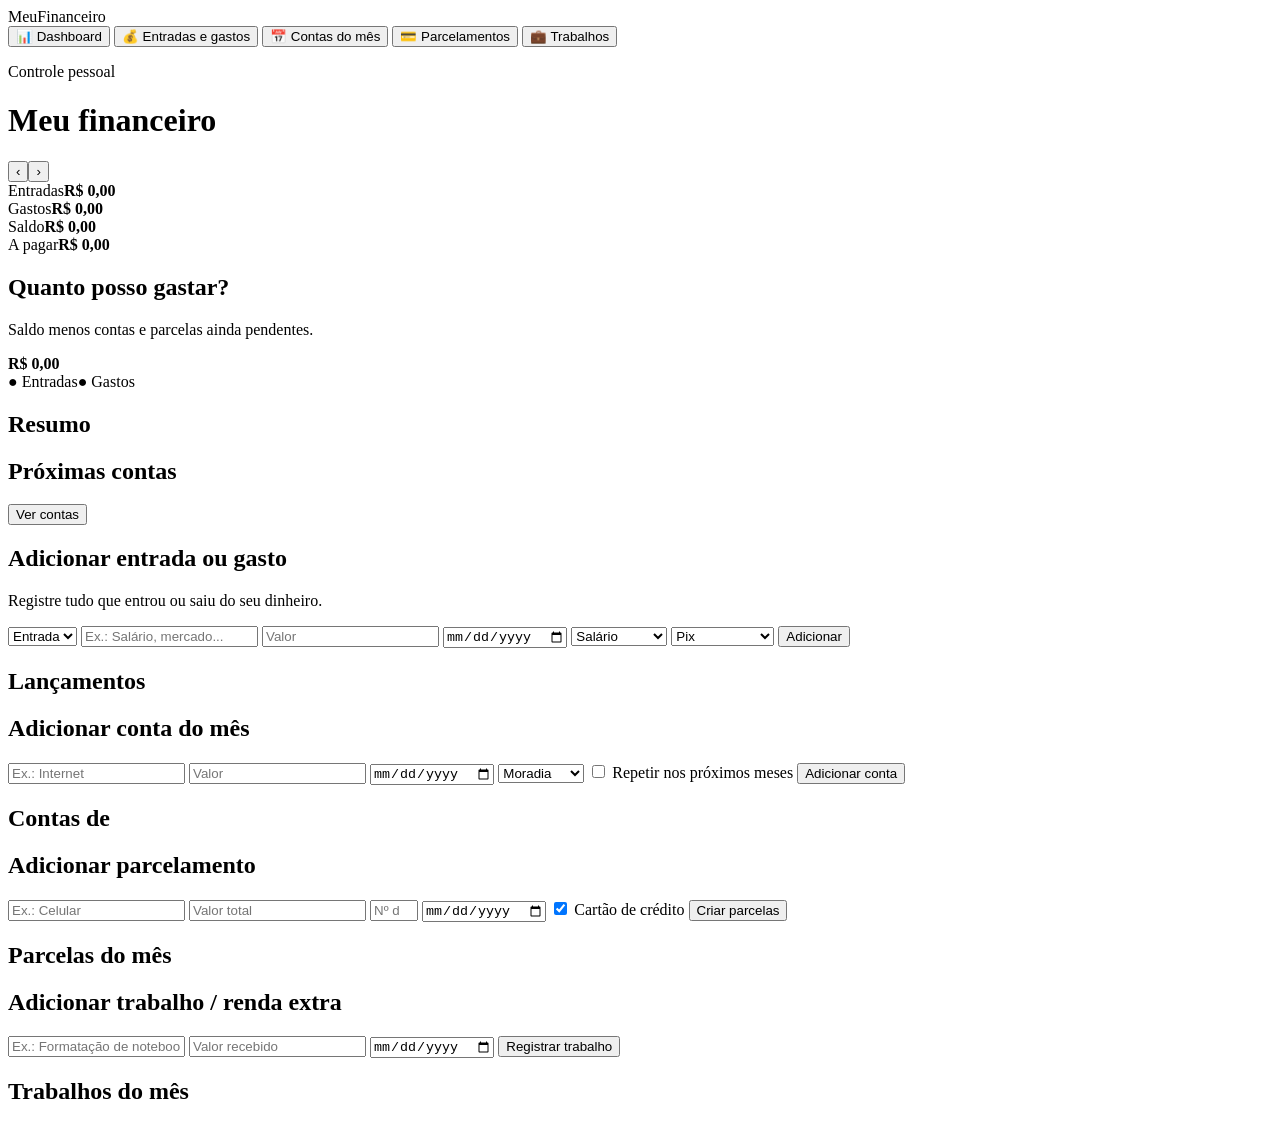
==== financeiro-pessoal/index.html @ de944adf "Adicionar prototipo financeiro pessoal" ====
<!DOCTYPE html>
<html lang="pt-BR">
<head>
<meta charset="UTF-8">
<meta name="viewport" content="width=device-width, initial-scale=1.0">
<meta name="theme-color" content="#1677ff">
<title>Meu Financeiro</title>
<link rel="stylesheet" href="style.css">
</head>
<body>
<aside class="sidebar">
  <div class="brand">Meu<span>Financeiro</span></div>
  <nav>
    <button class="nav active" data-view="dashboard">📊 Dashboard</button>
    <button class="nav" data-view="movimentacoes">💰 Entradas e gastos</button>
    <button class="nav" data-view="contas">📅 Contas do mês</button>
    <button class="nav" data-view="parcelas">💳 Parcelamentos</button>
    <button class="nav" data-view="trabalhos">💼 Trabalhos</button>
  </nav>
</aside>

<main>
<header class="topbar">
  <div><p class="eyebrow">Controle pessoal</p><h1>Meu financeiro</h1></div>
  <div class="month"><button id="prevMonth">‹</button><strong id="monthLabel"></strong><button id="nextMonth">›</button></div>
</header>

<section id="dashboard" class="view active">
  <div class="cards">
    <article><span>Entradas</span><strong id="income">R$ 0,00</strong></article>
    <article><span>Gastos</span><strong id="expense">R$ 0,00</strong></article>
    <article><span>Saldo</span><strong id="balance">R$ 0,00</strong></article>
    <article><span>A pagar</span><strong id="pending">R$ 0,00</strong></article>
  </div>
  <div class="grid">
    <section class="panel">
      <div class="panel-head"><div><h2>Quanto posso gastar?</h2><p>Saldo menos contas e parcelas ainda pendentes.</p></div><strong id="available" class="big">R$ 0,00</strong></div>
      <div class="bar"><i id="incomeBar"></i><b id="expenseBar"></b></div>
      <div class="legend"><span class="in">● Entradas</span><span class="out">● Gastos</span></div>
    </section>
    <section class="panel"><h2>Resumo</h2><div id="summary" class="summary"></div></section>
  </div>
  <section class="panel"><div class="panel-head"><h2>Próximas contas</h2><button class="link" data-view-target="contas">Ver contas</button></div><div id="nextBills"></div></section>
</section>

<section id="movimentacoes" class="view">
  <section class="panel">
    <div class="panel-head"><div><h2>Adicionar entrada ou gasto</h2><p>Registre tudo que entrou ou saiu do seu dinheiro.</p></div></div>
    <form id="movementForm" class="form">
      <select id="movementType"><option value="in">Entrada</option><option value="out">Gasto</option></select>
      <input id="movementDescription" placeholder="Ex.: Salário, mercado..." required>
      <input id="movementValue" type="number" min="0.01" step="0.01" placeholder="Valor" required>
      <input id="movementDate" type="date" required>
      <select id="movementCategory"><option>Salário</option><option>Trabalho</option><option>Alimentação</option><option>Transporte</option><option>Moradia</option><option>Lazer</option><option>Saúde</option><option>Outros</option></select>
      <select id="movementPayment"><option>Pix</option><option>Dinheiro</option><option>Débito</option><option>Crédito</option><option>Transferência</option></select>
      <button class="primary">Adicionar</button>
    </form>
  </section>
  <section class="panel"><h2>Lançamentos</h2><div id="movementList"></div></section>
</section>

<section id="contas" class="view">
  <section class="panel">
    <h2>Adicionar conta do mês</h2>
    <form id="billForm" class="form">
      <input id="billName" placeholder="Ex.: Internet" required>
      <input id="billValue" type="number" min="0.01" step="0.01" placeholder="Valor" required>
      <input id="billDate" type="date" required>
      <select id="billCategory"><option>Moradia</option><option>Internet</option><option>Energia</option><option>Água</option><option>Telefone</option><option>Transporte</option><option>Saúde</option><option>Outros</option></select>
      <label class="check"><input id="billRecurring" type="checkbox"> Repetir nos próximos meses</label>
      <button class="primary">Adicionar conta</button>
    </form>
  </section>
  <section class="panel"><h2>Contas de <span id="billMonth"></span></h2><div id="billList"></div></section>
</section>

<section id="parcelas" class="view">
  <section class="panel">
    <h2>Adicionar parcelamento</h2>
    <form id="installmentForm" class="form">
      <input id="installmentName" placeholder="Ex.: Celular" required>
      <input id="installmentTotal" type="number" min="0.01" step="0.01" placeholder="Valor total" required>
      <input id="installmentCount" type="number" min="2" max="60" placeholder="Nº de parcelas" required>
      <input id="installmentDate" type="date" required>
      <label class="check"><input id="installmentCredit" type="checkbox" checked> Cartão de crédito</label>
      <button class="primary">Criar parcelas</button>
    </form>
  </section>
  <section class="panel"><h2>Parcelas do mês</h2><div id="installmentList"></div></section>
</section>

<section id="trabalhos" class="view">
  <section class="panel">
    <h2>Adicionar trabalho / renda extra</h2>
    <form id="jobForm" class="form">
      <input id="jobName" placeholder="Ex.: Formatação de notebook" required>
      <input id="jobValue" type="number" min="0.01" step="0.01" placeholder="Valor recebido" required>
      <input id="jobDate" type="date" required>
      <button class="primary">Registrar trabalho</button>
    </form>
  </section>
  <section class="panel"><h2>Trabalhos do mês</h2><div id="jobList"></div></section>
</section>
<div id="toast" role="status" aria-live="polite"></div>
</main>
<script src="script.js"></script>
</body>
</html>
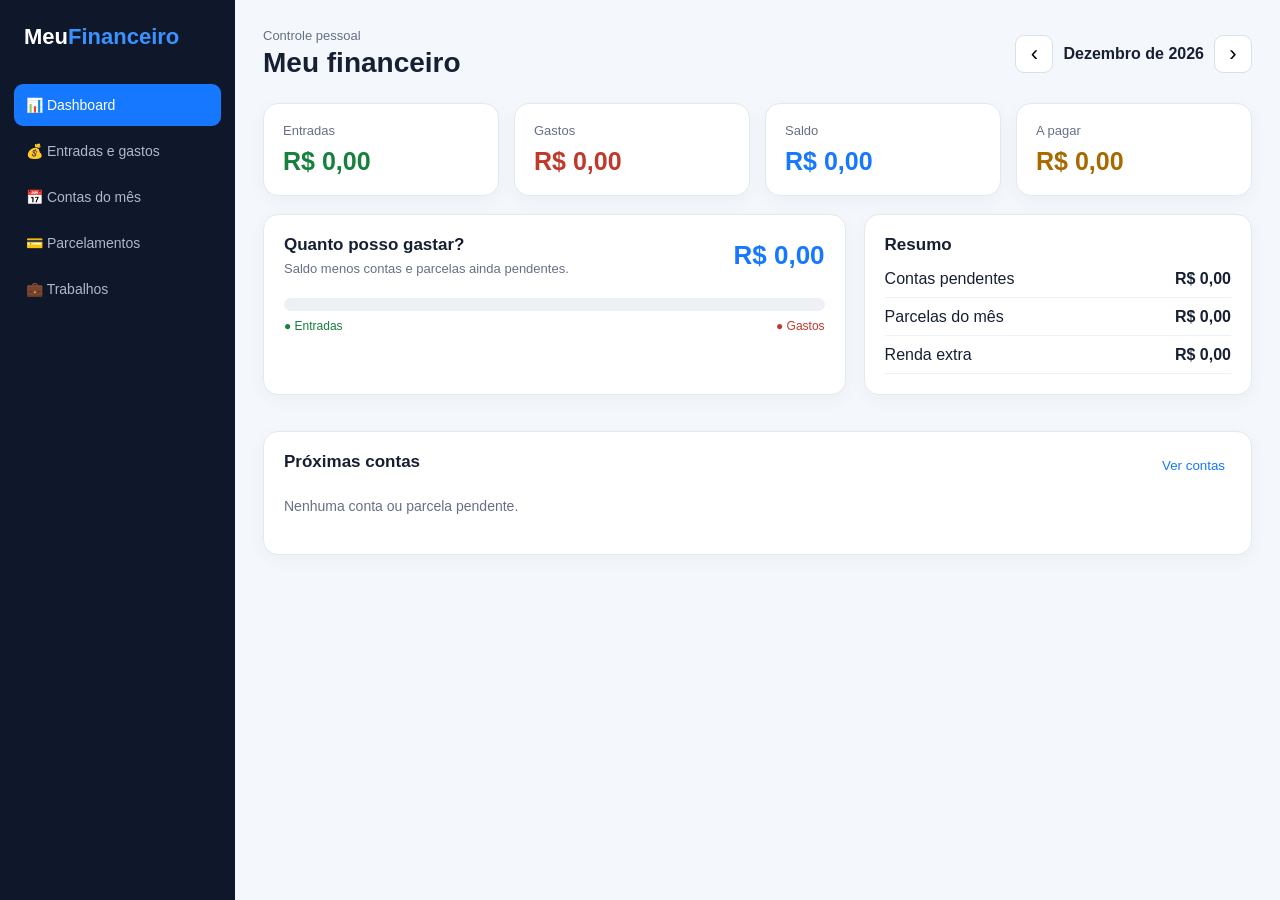
==== commit dc0cbdac: "Atualiza cadastro de parcelamentos" ====
--- a/financeiro-pessoal/index.html
+++ b/financeiro-pessoal/index.html
@@ -85,6 +85,7 @@
       <label class="check"><input id="installmentCredit" type="checkbox" checked> Cartão de crédito</label>
       <button class="primary">Criar parcelas</button>
     </form>
+    <p class="form-hint">Você pode informar o valor total da compra ou somente o valor que será pago em cada parcela.</p>
   </section>
   <section class="panel"><h2>Parcelas do mês</h2><div id="installmentList"></div></section>
 </section>
--- a/financeiro-pessoal/style.css
+++ b/financeiro-pessoal/style.css
@@ -0,0 +1 @@
+*{box-sizing:border-box}body{margin:0;background:#f4f7fb;color:#172033;font-family:Inter,Arial,sans-serif}.sidebar{position:fixed;inset:0 auto 0 0;width:235px;background:#0f172a;color:#fff;padding:24px 14px}.brand{font-size:22px;font-weight:800;padding:0 10px 30px}.brand span{color:#3992ff}.nav{display:block;width:100%;border:0;background:transparent;color:#aeb9ca;text-align:left;padding:13px 12px;margin:4px 0;border-radius:9px;cursor:pointer;font-size:14px}.nav:hover,.nav.active{background:#1677ff;color:#fff}main{margin-left:235px;padding:28px;max-width:1500px}.topbar{display:flex;justify-content:space-between;align-items:center;gap:16px;margin-bottom:24px}.eyebrow{margin:0 0 4px;color:#667085;font-size:13px}.topbar h1{margin:0;font-size:28px}.month{display:flex;align-items:center;gap:10px}.month button{width:38px;height:38px;border:1px solid #d9e0ea;background:#fff;border-radius:9px;font-size:22px;cursor:pointer}.cards{display:grid;grid-template-columns:repeat(4,1fr);gap:15px;margin-bottom:18px}.cards article,.panel{background:#fff;border:1px solid #e4e9f0;border-radius:15px;box-shadow:0 5px 18px #1720330a}.cards article{padding:19px}.cards span{display:block;color:#667085;font-size:13px;margin-bottom:9px}.cards strong{font-size:25px}.cards article:nth-child(1) strong{color:#16803c}.cards article:nth-child(2) strong{color:#c0392b}.cards article:nth-child(3) strong{color:#1677ff}.cards article:nth-child(4) strong{color:#a66a00}.grid{display:grid;grid-template-columns:1.5fr 1fr;gap:18px;margin-bottom:18px}.panel{padding:20px;margin-bottom:18px}.panel h2{font-size:17px;margin:0 0 6px}.panel p{margin:0;color:#667085;font-size:13px}.panel-head{display:flex;justify-content:space-between;align-items:center;gap:15px}.big{font-size:26px;color:#1677ff}.bar{height:13px;background:#edf1f6;border-radius:20px;overflow:hidden;display:flex;margin-top:22px}.bar i{background:#22a05a}.bar b{background:#e05252}.legend{display:flex;justify-content:space-between;font-size:12px;color:#667085;margin-top:8px}.in{color:#16803c}.out{color:#c0392b}.summary{display:grid;gap:10px;margin-top:15px}.summary div{display:flex;justify-content:space-between;padding-bottom:9px;border-bottom:1px solid #eef1f5}.view{display:none}.view.active{display:block}.form{display:grid;grid-template-columns:repeat(4,minmax(0,1fr));gap:11px;margin-top:16px}.form input,.form select{width:100%;height:44px;border:1px solid #d6dde7;border-radius:9px;padding:0 11px;background:#fff;font-size:14px}.primary{height:44px;border:0;border-radius:9px;background:#1677ff;color:#fff;font-weight:700;cursor:pointer;padding:0 16px}.primary:hover{background:#095dcc}.check{display:flex;align-items:center;gap:8px;font-size:13px;color:#475467}.check input{width:auto}.item{display:flex;justify-content:space-between;align-items:center;gap:15px;padding:13px 0;border-bottom:1px solid #edf0f4}.item:last-child{border-bottom:0}.item small{display:block;color:#667085;margin-top:4px}.amount.in{color:#16803c}.amount.out{color:#c0392b}.badge{font-size:11px;padding:5px 8px;border-radius:20px;background:#fff3d6;color:#9a6700}.badge.paid{background:#dcfce7;color:#15803d}.actions{display:flex;gap:8px}.mini{border:1px solid #d8dee8;background:#fff;border-radius:7px;padding:7px 9px;cursor:pointer;font-size:12px}.link{border:0;background:none;color:#1677ff;cursor:pointer}.empty{padding:20px 0;color:#667085;font-size:14px}#toast{position:fixed;right:22px;bottom:22px;background:#101828;color:#fff;padding:12px 16px;border-radius:9px;opacity:0;transform:translateY(10px);transition:.2s;pointer-events:none}#toast.show{opacity:1;transform:translateY(0)}@media(max-width:1000px){.sidebar{position:static;width:100%;height:auto}.brand{padding-bottom:15px}.sidebar nav{display:flex;overflow:auto;gap:4px}.nav{min-width:max-content;width:auto}.sidebar+main{margin-left:0}.cards{grid-template-columns:repeat(2,1fr)}.grid{grid-template-columns:1fr}.form{grid-template-columns:repeat(2,1fr)}}@media(max-width:600px){main{padding:15px}.topbar{align-items:flex-start;flex-direction:column}.cards{grid-template-columns:1fr 1fr}.cards strong{font-size:19px}.form{grid-template-columns:1fr}.panel{padding:15px}.item{align-items:flex-start;flex-direction:column}.item .actions{width:100%}}
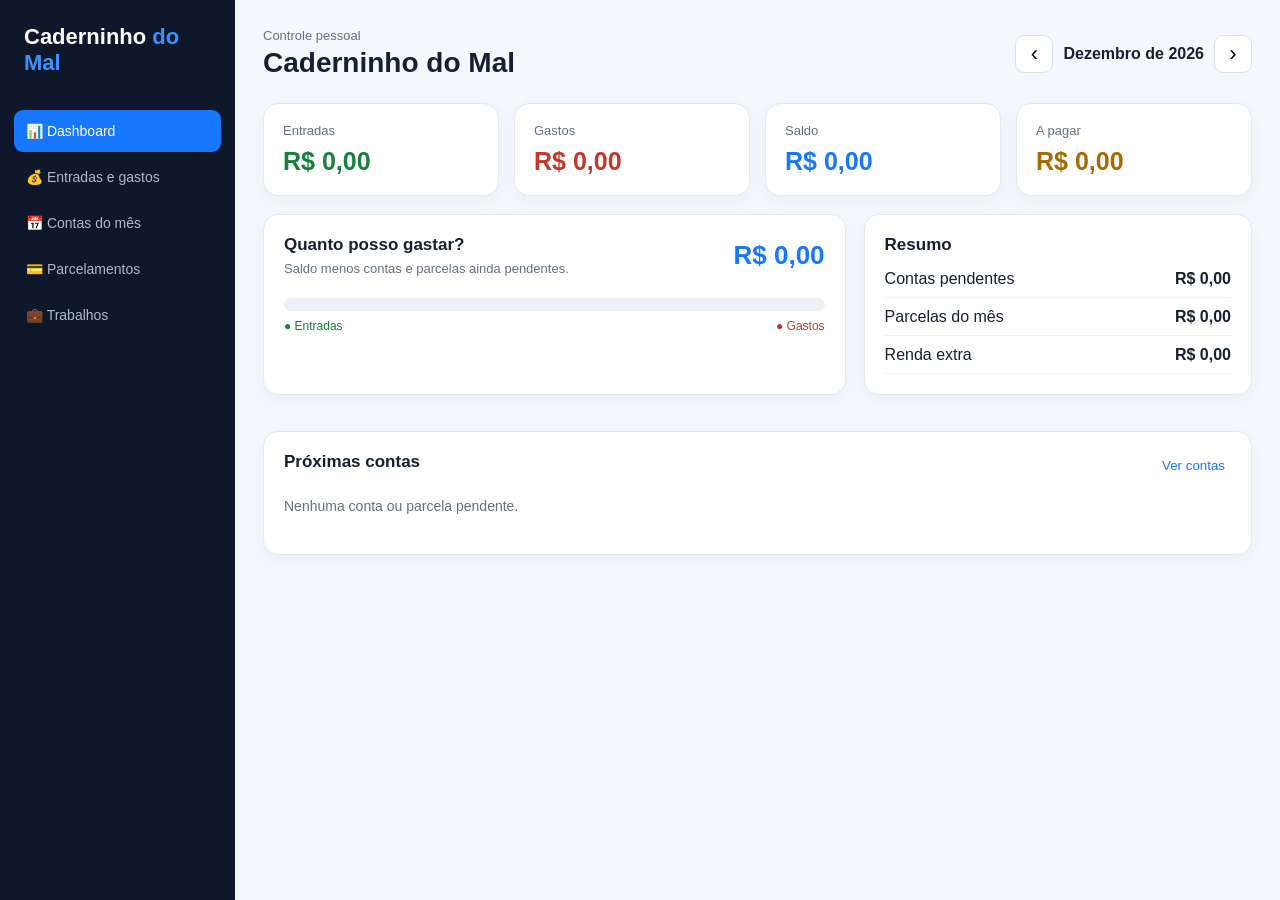
==== commit 60bf2633: "Renomeia sistema para Caderninho do Mal" ====
--- a/financeiro-pessoal/index.html
+++ b/financeiro-pessoal/index.html
@@ -4,12 +4,12 @@
 <meta charset="UTF-8">
 <meta name="viewport" content="width=device-width, initial-scale=1.0">
 <meta name="theme-color" content="#1677ff">
-<title>Meu Financeiro</title>
+<title>Caderninho do Mal</title>
 <link rel="stylesheet" href="style.css">
 </head>
 <body>
 <aside class="sidebar">
-  <div class="brand">Meu<span>Financeiro</span></div>
+  <div class="brand">Caderninho<span> do Mal</span></div>
   <nav>
     <button class="nav active" data-view="dashboard">📊 Dashboard</button>
     <button class="nav" data-view="movimentacoes">💰 Entradas e gastos</button>
@@ -21,7 +21,7 @@
 
 <main>
 <header class="topbar">
-  <div><p class="eyebrow">Controle pessoal</p><h1>Meu financeiro</h1></div>
+  <div><p class="eyebrow">Controle pessoal</p><h1>Caderninho do Mal</h1></div>
   <div class="month"><button id="prevMonth">‹</button><strong id="monthLabel"></strong><button id="nextMonth">›</button></div>
 </header>
 
@@ -79,7 +79,16 @@
     <h2>Adicionar parcelamento</h2>
     <form id="installmentForm" class="form">
       <input id="installmentName" placeholder="Ex.: Celular" required>
-      <input id="installmentTotal" type="number" min="0.01" step="0.01" placeholder="Valor total" required>
+      <select id="installmentMode" aria-label="Forma de informar o valor">
+        <option value="total">Informar valor total</option>
+        <option value="parcel">Informar somente o valor da parcela</option>
+      </select>
+      <div id="installmentTotalWrap">
+        <input id="installmentTotal" type="number" min="0.01" step="0.01" placeholder="Valor total">
+      </div>
+      <div id="installmentValueWrap" hidden>
+        <input id="installmentValue" type="number" min="0.01" step="0.01" placeholder="Valor da parcela">
+      </div>
       <input id="installmentCount" type="number" min="2" max="60" placeholder="Nº de parcelas" required>
       <input id="installmentDate" type="date" required>
       <label class="check"><input id="installmentCredit" type="checkbox" checked> Cartão de crédito</label>
